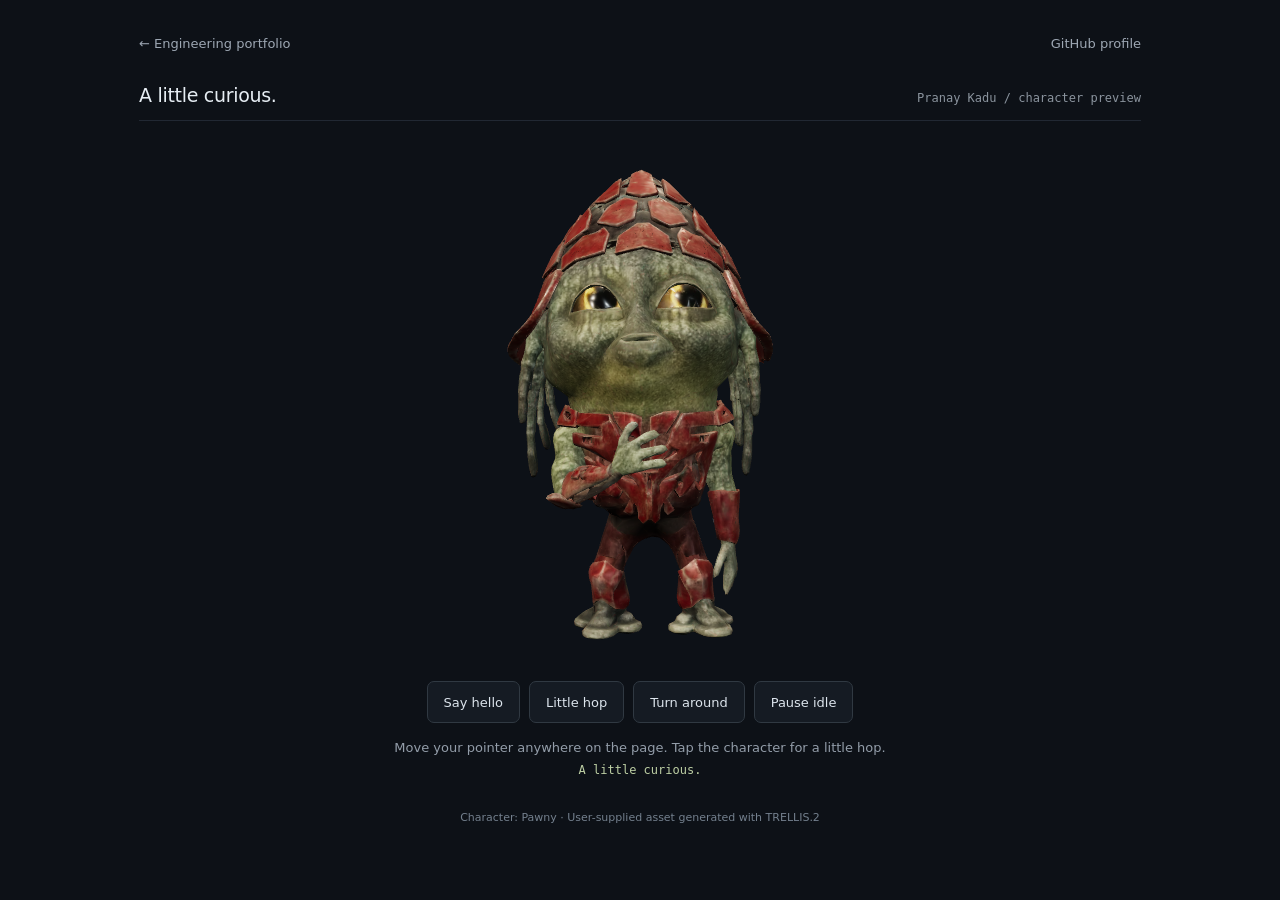
==== companion-pawny.html @ 2f67f3f8 "feat(preview): add uploaded character with pointer-driven head rig" ====
<!doctype html>
<html lang="en">
<head>
  <meta charset="utf-8">
  <meta name="viewport" content="width=device-width,initial-scale=1">
  <meta name="description" content="A character preview for Pranay Kadu, using the supplied textured 3D asset, with pointer-driven head movement and a friendly greeting.">
  <title>Pranay Kadu · Character preview</title>
  <style>
    :root{color-scheme:dark;font-family:system-ui,-apple-system,BlinkMacSystemFont,'Segoe UI',sans-serif;color:#e6edf3;background:#0d1117}
    *{box-sizing:border-box}body{margin:0}.shell{max-width:1050px;margin:0 auto;padding:24px 24px 30px}
    nav{display:flex;flex-wrap:wrap;gap:22px;align-items:center;font-size:13px;min-height:38px}a{color:#9da7b3;text-decoration:none}a:hover{color:#e6edf3;text-decoration:underline}nav a:first-child{margin-right:auto}
    header{display:flex;align-items:baseline;justify-content:space-between;flex-wrap:wrap;gap:8px;margin-top:22px;padding-bottom:14px;border-bottom:1px solid #212833}h1{font-size:19px;font-weight:500;letter-spacing:-.3px;margin:0}header span{font:12px ui-monospace,SFMono-Regular,Consolas,monospace;color:#8b949e}
    .stage{height:560px;position:relative;width:100%;isolation:isolate}.stage canvas{display:block;width:100%;height:100%;touch-action:pan-y}.stage canvas:focus-visible{outline:2px solid #a3b89a;outline-offset:-4px;border-radius:8px}
    #loading{position:absolute;top:46%;left:0;right:0;text-align:center;color:#9da7b3;font-size:13px;pointer-events:none}[hidden]{display:none!important}
    .controls{display:flex;justify-content:center;gap:9px;flex-wrap:wrap}button{min-height:42px;border:1px solid #303942;border-radius:7px;background:#151b23;color:#dce4ec;font-family:inherit;font-size:13px;padding:10px 16px;cursor:pointer}button:hover{background:#1c2530;border-color:#4b5865}button:focus-visible{outline:2px solid #a3b89a;outline-offset:3px}button:disabled{opacity:.45;cursor:wait}
    .hint{margin:17px 0 0;text-align:center;color:#939da9;font-size:13px}.status{min-height:22px;margin:8px 0 0;text-align:center;color:#bdcfa4;font:12px ui-monospace,SFMono-Regular,Consolas,monospace}.credit{margin:26px 0 0;color:#74808e;text-align:center;font-size:11px}
    @media(max-width:600px){.shell{padding:14px 12px 24px}header{margin-top:15px}.stage{height:480px}nav{gap:14px}.controls{gap:7px}button{padding:10px 12px;min-height:44px}.hint{line-height:1.5}}
  </style>
</head>
<body>
<main class="shell" id="pawny-companion" data-source="uploaded-trellis-glb" data-eye-rig="absent" data-transformation-rig="absent">
  <nav aria-label="Preview navigation"><a href="/">← Engineering portfolio</a><a href="https://github.com/BackendArchitectX">GitHub profile</a></nav>
  <header><h1>A little curious.</h1><span>Pranay Kadu / character preview</span></header>
  <div class="stage"><canvas role="img" aria-label="A textured copper-armoured character. Move your pointer to turn its head, or use the greeting and hop buttons."></canvas><span id="loading" role="status">Loading your character…</span></div>
  <div class="controls" aria-label="Character actions"><button type="button" data-action="hello" disabled>Say hello</button><button type="button" data-action="hop" disabled>Little hop</button><button type="button" data-action="turn" disabled>Turn around</button><button type="button" data-action="idle" disabled aria-pressed="false">Pause idle</button></div>
  <p class="hint">Move your pointer anywhere on the page. Tap the character for a little hop.</p>
  <p class="status" aria-live="polite">Preparing the character.</p>
  <p class="credit">Character: Pawny · User-supplied asset generated with TRELLIS.2</p>
</main>
<script src="assets/robot-companion/three.r160.min.js"></script>
<script src="assets/robot-companion/pawny/character-loader.js"></script>
<script src="assets/robot-companion/pawny/software-renderer.js"></script>
<script src="assets/robot-companion/pawny/viewer.js"></script>
</body>
</html>
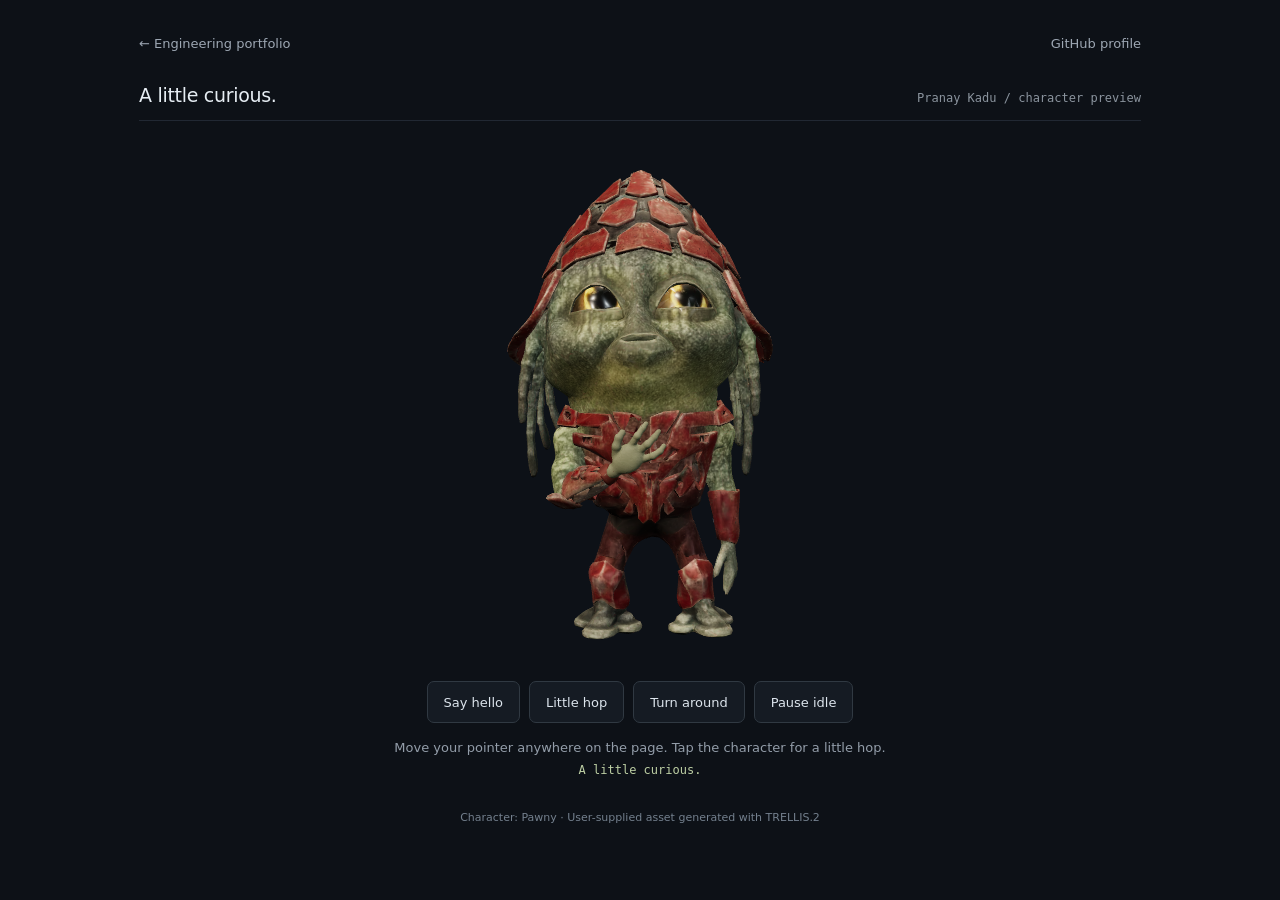
==== commit 3de6512f: "fix(preview): rebuild raised hand and refine character surface materials" ====
--- a/companion-pawny.html
+++ b/companion-pawny.html
@@ -28,8 +28,8 @@
   <p class="credit">Character: Pawny · User-supplied asset generated with TRELLIS.2</p>
 </main>
 <script src="assets/robot-companion/three.r160.min.js"></script>
-<script src="assets/robot-companion/pawny/character-loader.js"></script>
-<script src="assets/robot-companion/pawny/software-renderer.js"></script>
-<script src="assets/robot-companion/pawny/viewer.js"></script>
+<script src="assets/robot-companion/pawny/character-loader.js?v=hand-finish-2"></script>
+<script src="assets/robot-companion/pawny/software-renderer.js?v=hand-finish-2"></script>
+<script src="assets/robot-companion/pawny/viewer.js?v=hand-finish-2"></script>
 </body>
 </html>
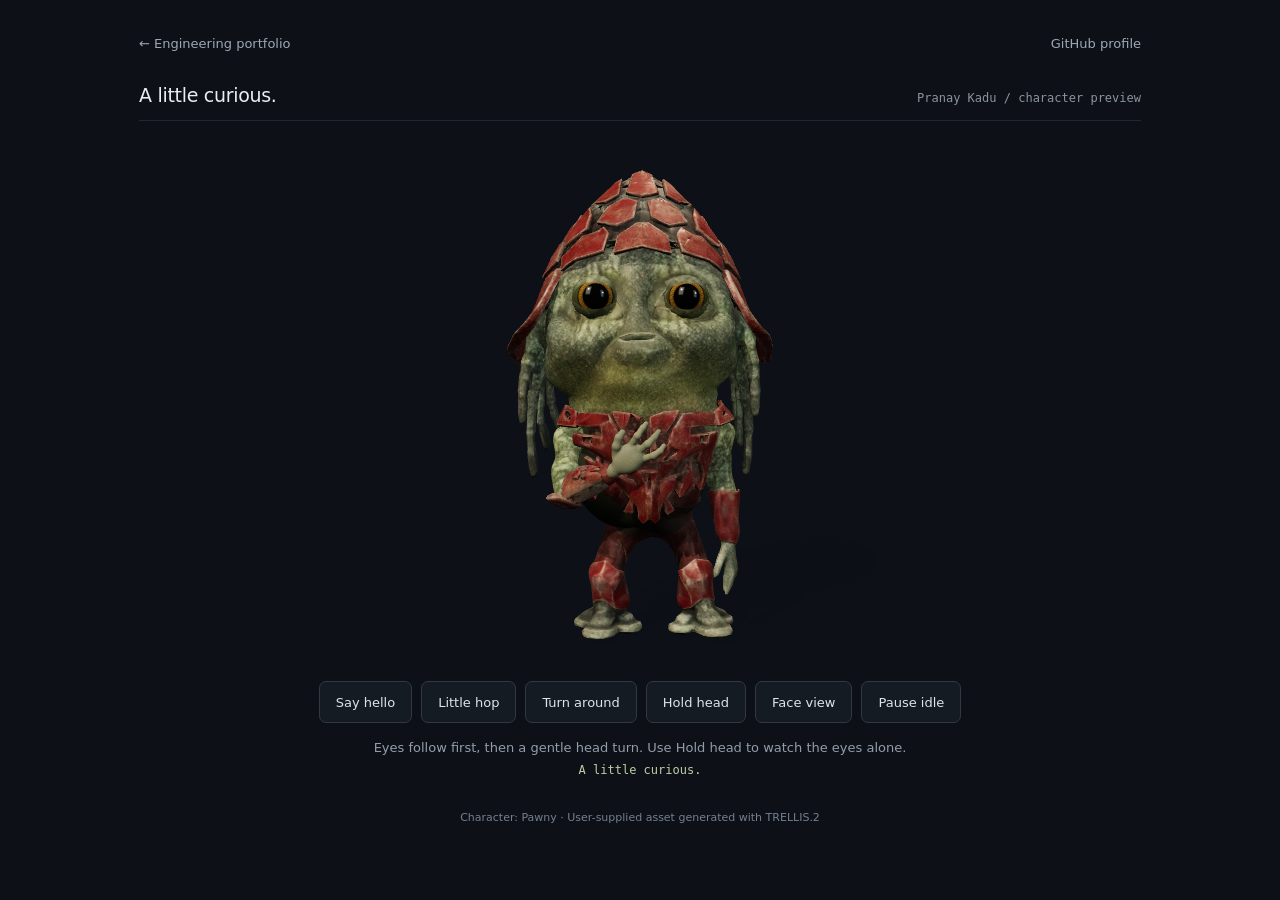
==== commit 0a5bd56b: "fix(preview): add independent eye tracking, blinks and refined eye surfaces" ====
--- a/companion-pawny.html
+++ b/companion-pawny.html
@@ -3,7 +3,7 @@
 <head>
   <meta charset="utf-8">
   <meta name="viewport" content="width=device-width,initial-scale=1">
-  <meta name="description" content="A character preview for Pranay Kadu, using the supplied textured 3D asset, with pointer-driven head movement and a friendly greeting.">
+  <meta name="description" content="Pranay Kadu's character preview, with independent eye tracking, blinking, a gentle head turn and friendly gestures.">
   <title>Pranay Kadu · Character preview</title>
   <style>
     :root{color-scheme:dark;font-family:system-ui,-apple-system,BlinkMacSystemFont,'Segoe UI',sans-serif;color:#e6edf3;background:#0d1117}
@@ -18,18 +18,19 @@
   </style>
 </head>
 <body>
-<main class="shell" id="pawny-companion" data-source="uploaded-trellis-glb" data-eye-rig="absent" data-transformation-rig="absent">
+<main class="shell" id="pawny-companion" data-source="uploaded-trellis-glb" data-eye-rig="loading" data-transformation-rig="absent">
   <nav aria-label="Preview navigation"><a href="/">← Engineering portfolio</a><a href="https://github.com/BackendArchitectX">GitHub profile</a></nav>
   <header><h1>A little curious.</h1><span>Pranay Kadu / character preview</span></header>
-  <div class="stage"><canvas role="img" aria-label="A textured copper-armoured character. Move your pointer to turn its head, or use the greeting and hop buttons."></canvas><span id="loading" role="status">Loading your character…</span></div>
-  <div class="controls" aria-label="Character actions"><button type="button" data-action="hello" disabled>Say hello</button><button type="button" data-action="hop" disabled>Little hop</button><button type="button" data-action="turn" disabled>Turn around</button><button type="button" data-action="idle" disabled aria-pressed="false">Pause idle</button></div>
-  <p class="hint">Move your pointer anywhere on the page. Tap the character for a little hop.</p>
+  <div class="stage"><canvas role="img" aria-label="A textured copper-armoured character with independent eye tracking and blinking. Move your pointer to steer its gaze. Hold head isolates eye movement."></canvas><span id="loading" role="status">Loading your character…</span></div>
+  <div class="controls" aria-label="Character actions"><button type="button" data-action="hello" disabled>Say hello</button><button type="button" data-action="hop" disabled>Little hop</button><button type="button" data-action="turn" disabled>Turn around</button><button type="button" data-action="hold" disabled aria-pressed="false">Hold head</button><button type="button" data-action="face" disabled aria-pressed="false">Face view</button><button type="button" data-action="idle" disabled aria-pressed="false">Pause idle</button></div>
+  <p class="hint">Eyes follow first, then a gentle head turn. Use Hold head to watch the eyes alone.</p>
   <p class="status" aria-live="polite">Preparing the character.</p>
   <p class="credit">Character: Pawny · User-supplied asset generated with TRELLIS.2</p>
 </main>
 <script src="assets/robot-companion/three.r160.min.js"></script>
-<script src="assets/robot-companion/pawny/character-loader.js?v=hand-finish-2"></script>
-<script src="assets/robot-companion/pawny/software-renderer.js?v=hand-finish-2"></script>
-<script src="assets/robot-companion/pawny/viewer.js?v=hand-finish-2"></script>
+<script src="assets/robot-companion/pawny/character-detail.js?v=independent-eyes-3"></script>
+<script src="assets/robot-companion/pawny/character-loader.js?v=independent-eyes-3"></script>
+<script src="assets/robot-companion/pawny/software-renderer.js?v=independent-eyes-3"></script>
+<script src="assets/robot-companion/pawny/viewer.js?v=independent-eyes-3"></script>
 </body>
 </html>
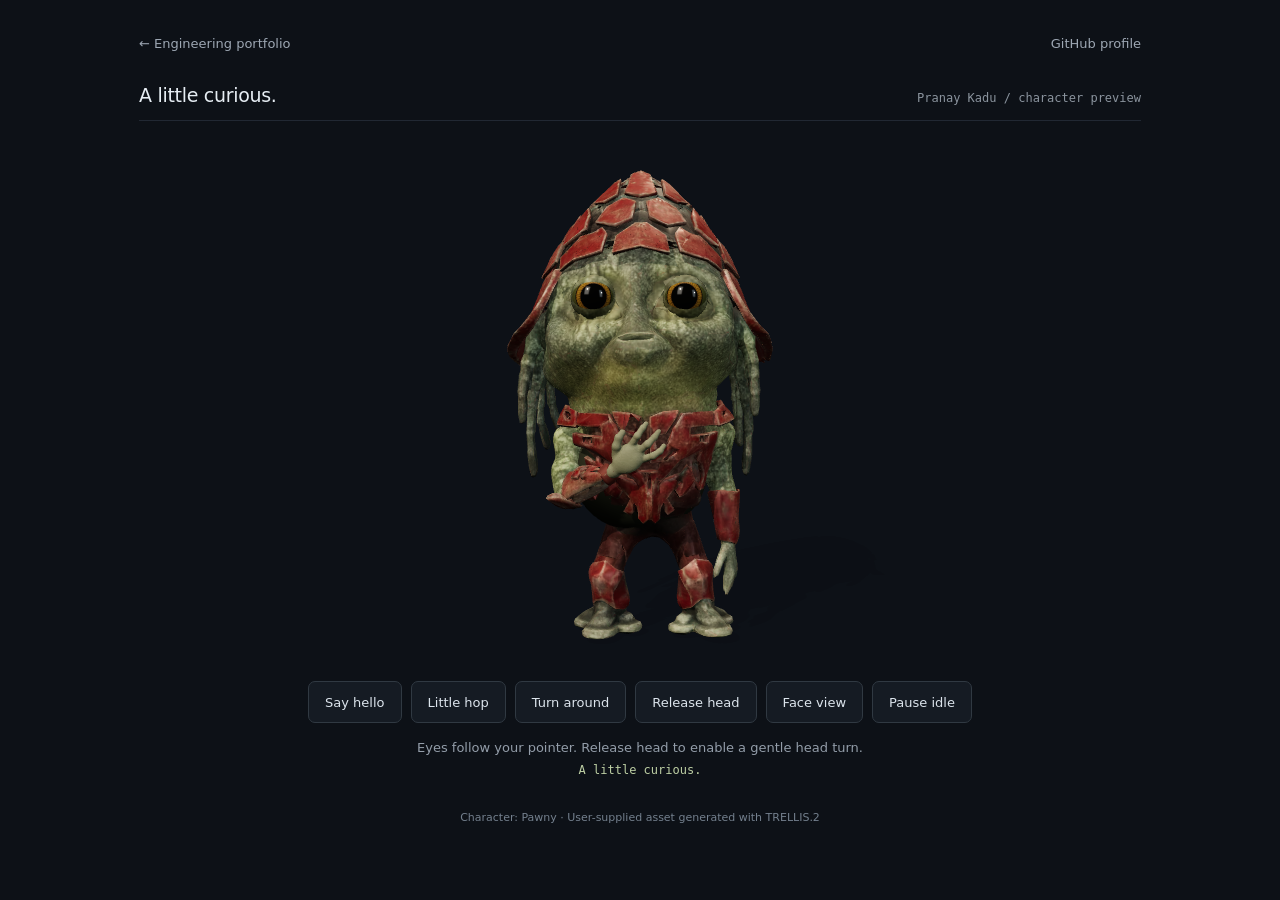
==== commit 91c4d080: "fix(preview): default to eyes-only tracking and hold the blink closure" ====
--- a/companion-pawny.html
+++ b/companion-pawny.html
@@ -22,15 +22,15 @@
   <nav aria-label="Preview navigation"><a href="/">← Engineering portfolio</a><a href="https://github.com/BackendArchitectX">GitHub profile</a></nav>
   <header><h1>A little curious.</h1><span>Pranay Kadu / character preview</span></header>
   <div class="stage"><canvas role="img" aria-label="A textured copper-armoured character with independent eye tracking and blinking. Move your pointer to steer its gaze. Hold head isolates eye movement."></canvas><span id="loading" role="status">Loading your character…</span></div>
-  <div class="controls" aria-label="Character actions"><button type="button" data-action="hello" disabled>Say hello</button><button type="button" data-action="hop" disabled>Little hop</button><button type="button" data-action="turn" disabled>Turn around</button><button type="button" data-action="hold" disabled aria-pressed="false">Hold head</button><button type="button" data-action="face" disabled aria-pressed="false">Face view</button><button type="button" data-action="idle" disabled aria-pressed="false">Pause idle</button></div>
-  <p class="hint">Eyes follow first, then a gentle head turn. Use Hold head to watch the eyes alone.</p>
+  <div class="controls" aria-label="Character actions"><button type="button" data-action="hello" disabled>Say hello</button><button type="button" data-action="hop" disabled>Little hop</button><button type="button" data-action="turn" disabled>Turn around</button><button type="button" data-action="hold" disabled aria-pressed="true">Release head</button><button type="button" data-action="face" disabled aria-pressed="false">Face view</button><button type="button" data-action="idle" disabled aria-pressed="false">Pause idle</button></div>
+  <p class="hint">Eyes follow your pointer. Release head to enable a gentle head turn.</p>
   <p class="status" aria-live="polite">Preparing the character.</p>
   <p class="credit">Character: Pawny · User-supplied asset generated with TRELLIS.2</p>
 </main>
 <script src="assets/robot-companion/three.r160.min.js"></script>
-<script src="assets/robot-companion/pawny/character-detail.js?v=independent-eyes-3"></script>
-<script src="assets/robot-companion/pawny/character-loader.js?v=independent-eyes-3"></script>
-<script src="assets/robot-companion/pawny/software-renderer.js?v=independent-eyes-3"></script>
-<script src="assets/robot-companion/pawny/viewer.js?v=independent-eyes-3"></script>
+<script src="assets/robot-companion/pawny/character-detail.js?v=independent-eyes-4"></script>
+<script src="assets/robot-companion/pawny/character-loader.js?v=independent-eyes-4"></script>
+<script src="assets/robot-companion/pawny/software-renderer.js?v=independent-eyes-4"></script>
+<script src="assets/robot-companion/pawny/viewer.js?v=independent-eyes-4"></script>
 </body>
 </html>
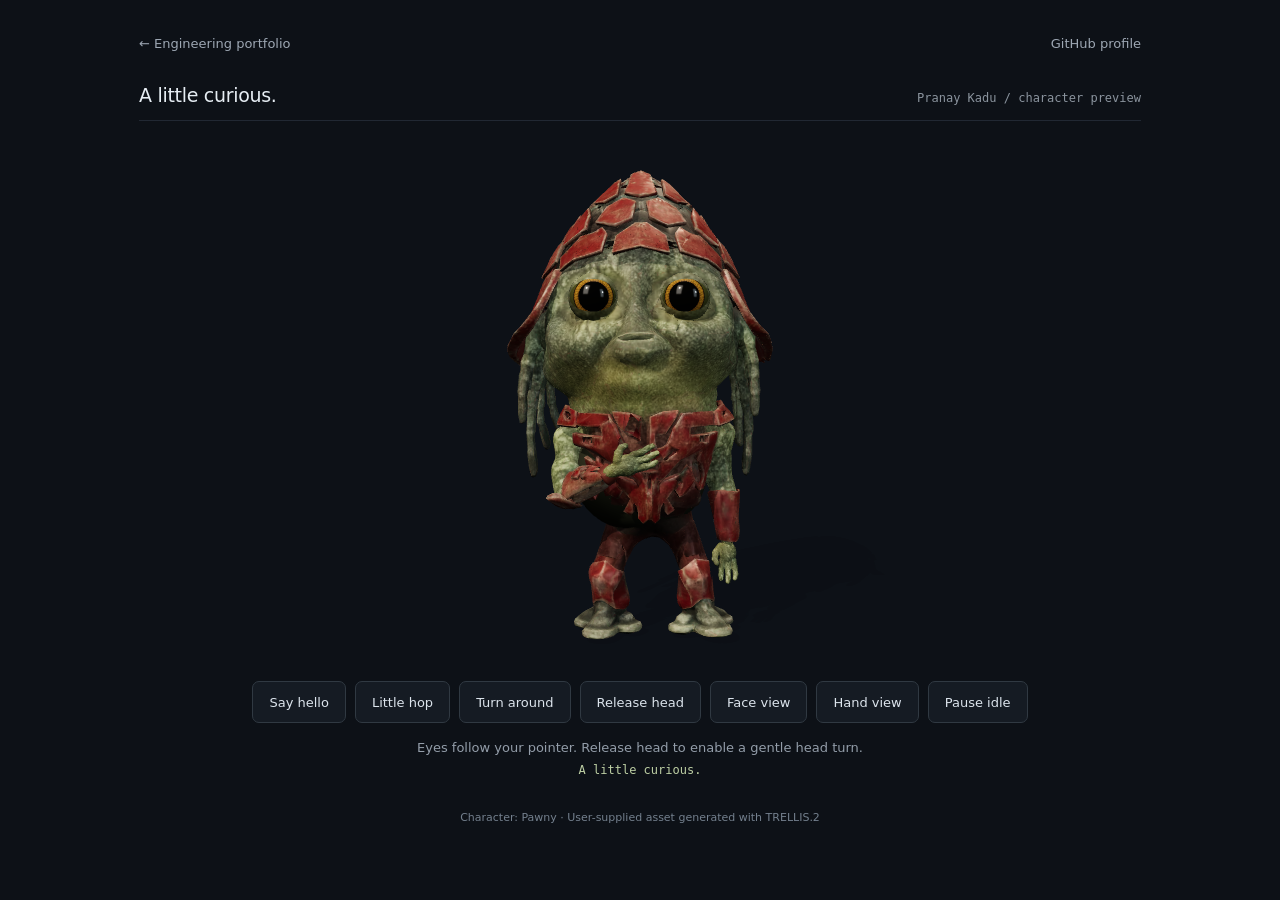
==== commit d3c9570b: "fix(preview): soften expression and rebuild both hands in relaxed poses" ====
--- a/companion-pawny.html
+++ b/companion-pawny.html
@@ -22,15 +22,15 @@
   <nav aria-label="Preview navigation"><a href="/">← Engineering portfolio</a><a href="https://github.com/BackendArchitectX">GitHub profile</a></nav>
   <header><h1>A little curious.</h1><span>Pranay Kadu / character preview</span></header>
   <div class="stage"><canvas role="img" aria-label="A textured copper-armoured character with independent eye tracking and blinking. Move your pointer to steer its gaze. Hold head isolates eye movement."></canvas><span id="loading" role="status">Loading your character…</span></div>
-  <div class="controls" aria-label="Character actions"><button type="button" data-action="hello" disabled>Say hello</button><button type="button" data-action="hop" disabled>Little hop</button><button type="button" data-action="turn" disabled>Turn around</button><button type="button" data-action="hold" disabled aria-pressed="true">Release head</button><button type="button" data-action="face" disabled aria-pressed="false">Face view</button><button type="button" data-action="idle" disabled aria-pressed="false">Pause idle</button></div>
+  <div class="controls" aria-label="Character actions"><button type="button" data-action="hello" disabled>Say hello</button><button type="button" data-action="hop" disabled>Little hop</button><button type="button" data-action="turn" disabled>Turn around</button><button type="button" data-action="hold" disabled aria-pressed="true">Release head</button><button type="button" data-action="face" disabled aria-pressed="false">Face view</button><button type="button" data-action="hand" disabled aria-pressed="false">Hand view</button><button type="button" data-action="idle" disabled aria-pressed="false">Pause idle</button></div>
   <p class="hint">Eyes follow your pointer. Release head to enable a gentle head turn.</p>
   <p class="status" aria-live="polite">Preparing the character.</p>
   <p class="credit">Character: Pawny · User-supplied asset generated with TRELLIS.2</p>
 </main>
 <script src="assets/robot-companion/three.r160.min.js"></script>
-<script src="assets/robot-companion/pawny/character-detail.js?v=independent-eyes-4"></script>
-<script src="assets/robot-companion/pawny/character-loader.js?v=independent-eyes-4"></script>
-<script src="assets/robot-companion/pawny/software-renderer.js?v=independent-eyes-4"></script>
-<script src="assets/robot-companion/pawny/viewer.js?v=independent-eyes-4"></script>
+<script src="assets/robot-companion/pawny/character-detail.js?v=cute-hand-5"></script>
+<script src="assets/robot-companion/pawny/character-loader.js?v=cute-hand-5"></script>
+<script src="assets/robot-companion/pawny/software-renderer.js?v=cute-hand-5"></script>
+<script src="assets/robot-companion/pawny/viewer.js?v=cute-hand-5"></script>
 </body>
 </html>
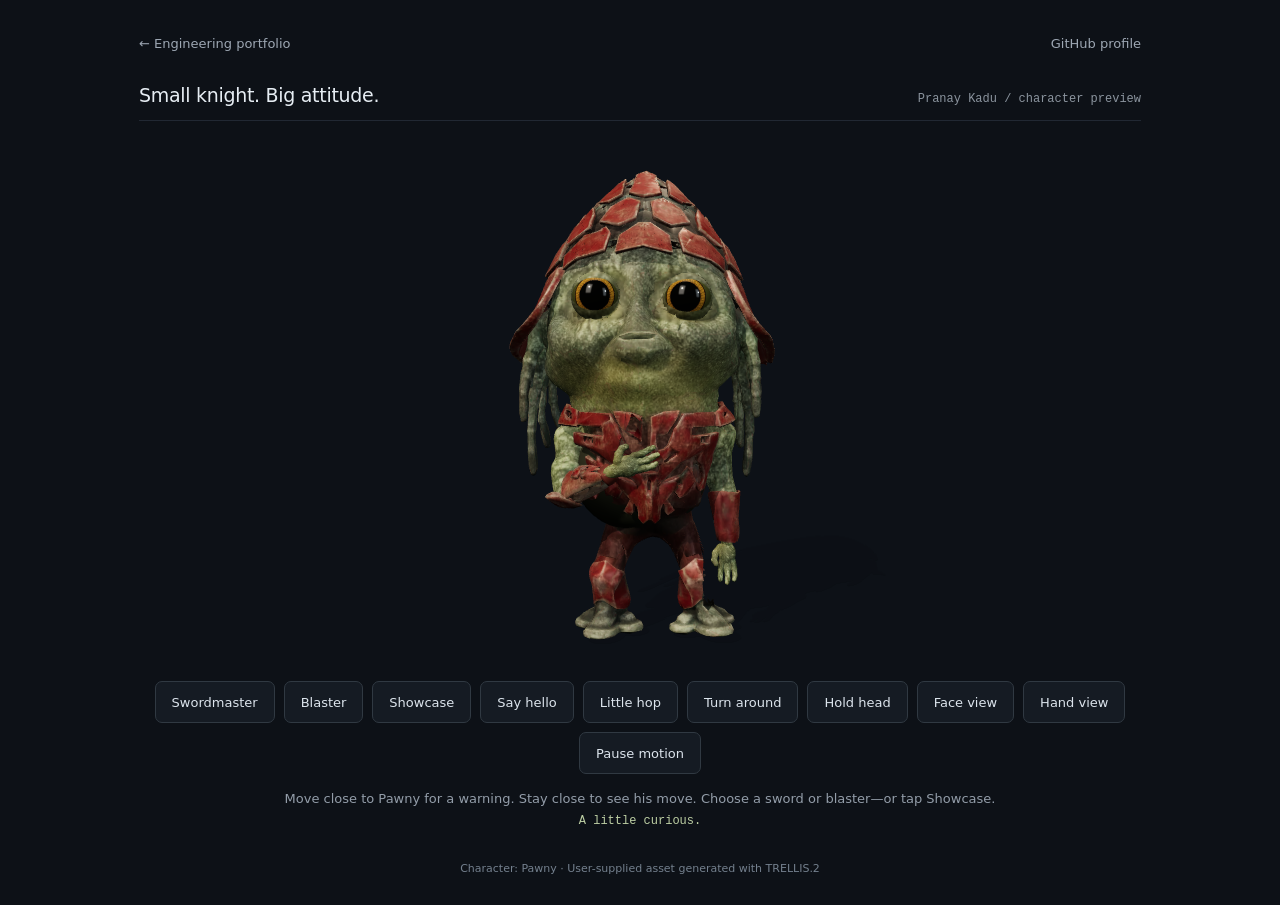
==== commit b44d3b60: "Animate Pawny with articulated guardian actions and cursor reactions" ====
--- a/companion-pawny.html
+++ b/companion-pawny.html
@@ -20,10 +20,10 @@
 <body>
 <main class="shell" id="pawny-companion" data-source="uploaded-trellis-glb" data-eye-rig="loading" data-transformation-rig="absent">
   <nav aria-label="Preview navigation"><a href="/">← Engineering portfolio</a><a href="https://github.com/BackendArchitectX">GitHub profile</a></nav>
-  <header><h1>A little curious.</h1><span>Pranay Kadu / character preview</span></header>
-  <div class="stage"><canvas role="img" aria-label="A textured copper-armoured character with independent eye tracking and blinking. Move your pointer to steer its gaze. Hold head isolates eye movement."></canvas><span id="loading" role="status">Loading your character…</span></div>
-  <div class="controls" aria-label="Character actions"><button type="button" data-action="hello" disabled>Say hello</button><button type="button" data-action="hop" disabled>Little hop</button><button type="button" data-action="turn" disabled>Turn around</button><button type="button" data-action="hold" disabled aria-pressed="true">Release head</button><button type="button" data-action="face" disabled aria-pressed="false">Face view</button><button type="button" data-action="hand" disabled aria-pressed="false">Hand view</button><button type="button" data-action="idle" disabled aria-pressed="false">Pause idle</button></div>
-  <p class="hint">Eyes follow your pointer. Release head to enable a gentle head turn.</p>
+  <header><h1>Small knight. Big attitude.</h1><span>Pranay Kadu / character preview</span></header>
+  <div class="stage"><canvas role="img" aria-label="Pawny, a copper-armoured guardian with animated body, independent eyes and sword or blaster actions. Move nearby for a warning. Use Showcase for a keyboard or touch demonstration."></canvas><span id="loading" role="status">Loading your character…</span></div>
+  <div class="controls" aria-label="Character actions"><button type="button" data-action="sword" aria-pressed="true" disabled>Swordmaster</button><button type="button" data-action="blaster" aria-pressed="false" disabled>Blaster</button><button type="button" data-action="showcase" disabled>Showcase</button><button type="button" data-action="hello" disabled>Say hello</button><button type="button" data-action="hop" disabled>Little hop</button><button type="button" data-action="turn" disabled>Turn around</button><button type="button" data-action="hold" disabled aria-pressed="true">Release head</button><button type="button" data-action="face" disabled aria-pressed="false">Face view</button><button type="button" data-action="hand" disabled aria-pressed="false">Hand view</button><button type="button" data-action="idle" disabled aria-pressed="false">Pause motion</button></div>
+  <p class="hint">Move close to Pawny for a warning. Stay close to see his move. Choose a sword or blaster—or tap Showcase.</p>
   <p class="status" aria-live="polite">Preparing the character.</p>
   <p class="credit">Character: Pawny · User-supplied asset generated with TRELLIS.2</p>
 </main>
@@ -31,6 +31,7 @@
 <script src="assets/robot-companion/pawny/character-detail.js?v=cute-hand-5"></script>
 <script src="assets/robot-companion/pawny/character-loader.js?v=cute-hand-5"></script>
 <script src="assets/robot-companion/pawny/software-renderer.js?v=cute-hand-5"></script>
-<script src="assets/robot-companion/pawny/viewer.js?v=cute-hand-5"></script>
+<script src="assets/robot-companion/pawny/action-rig.js?v=guardian-1"></script>
+<script src="assets/robot-companion/pawny/viewer.js?v=guardian-1"></script>
 </body>
 </html>
